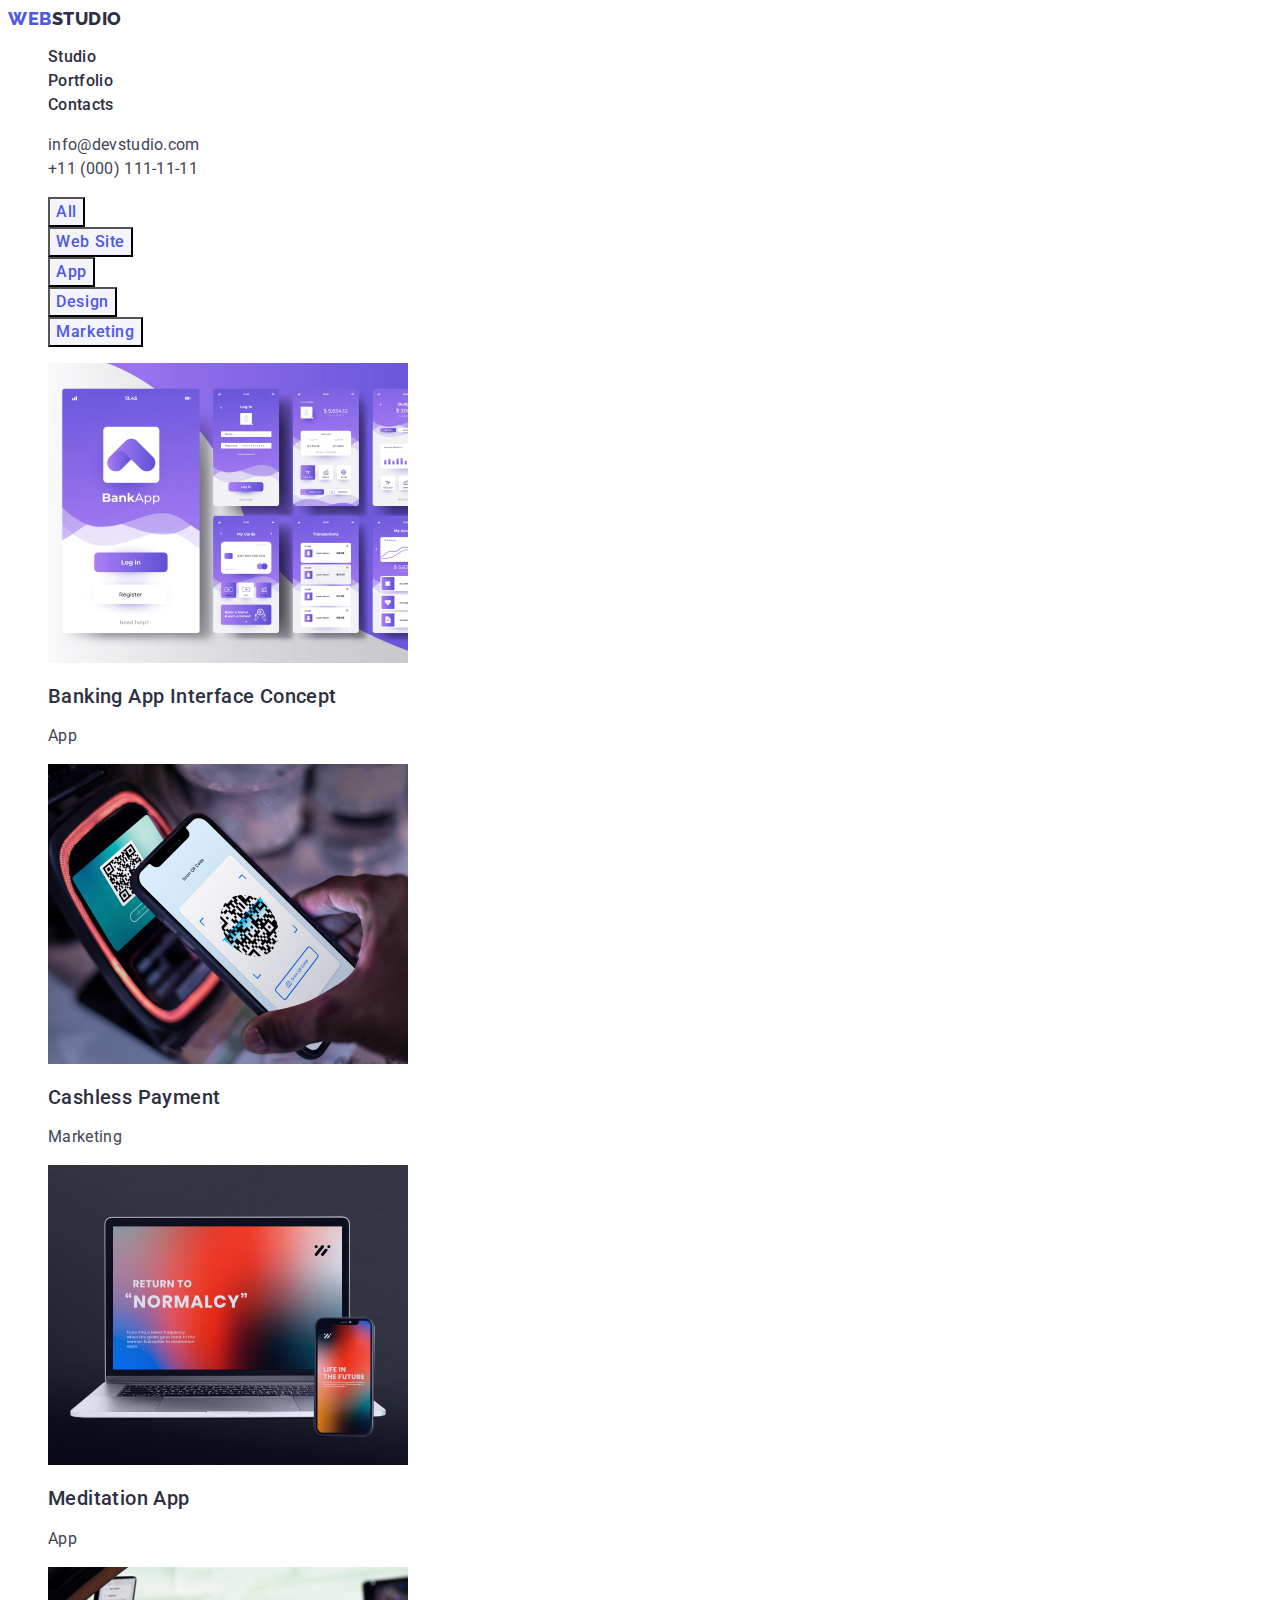
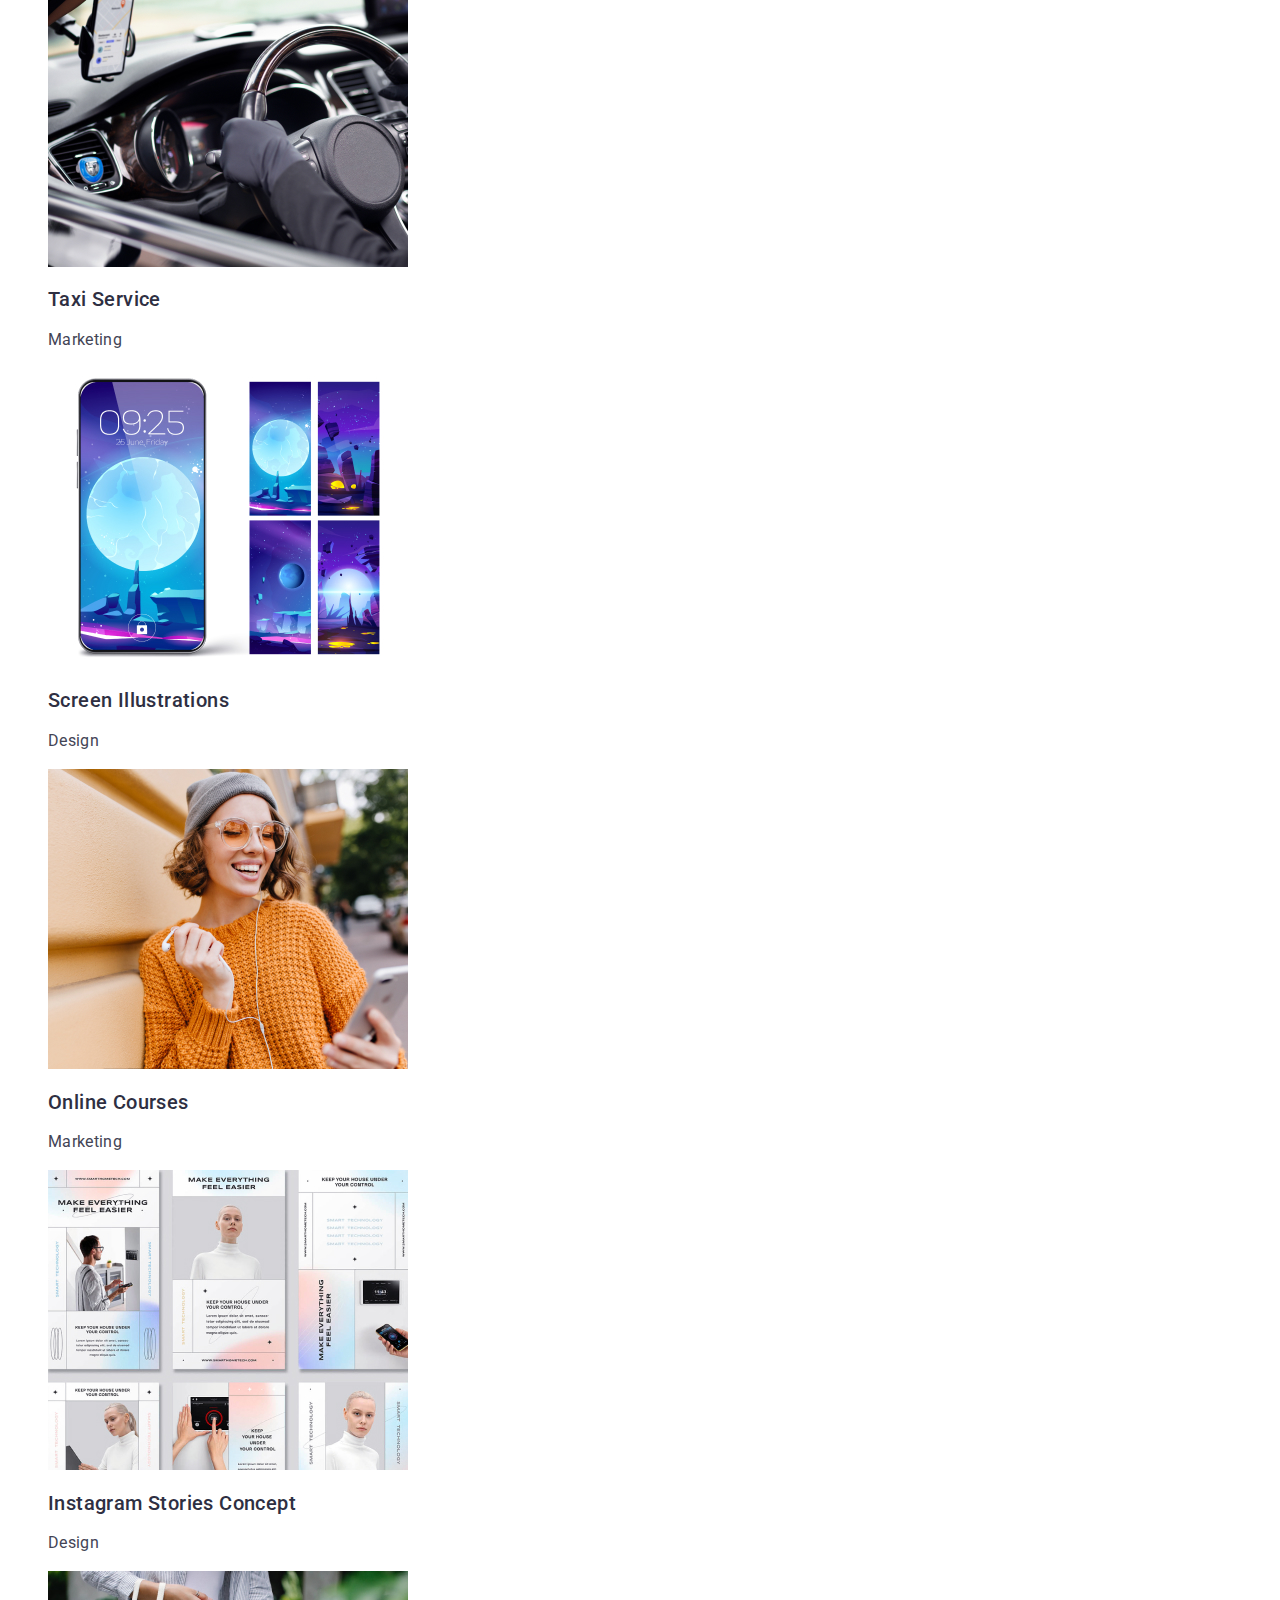
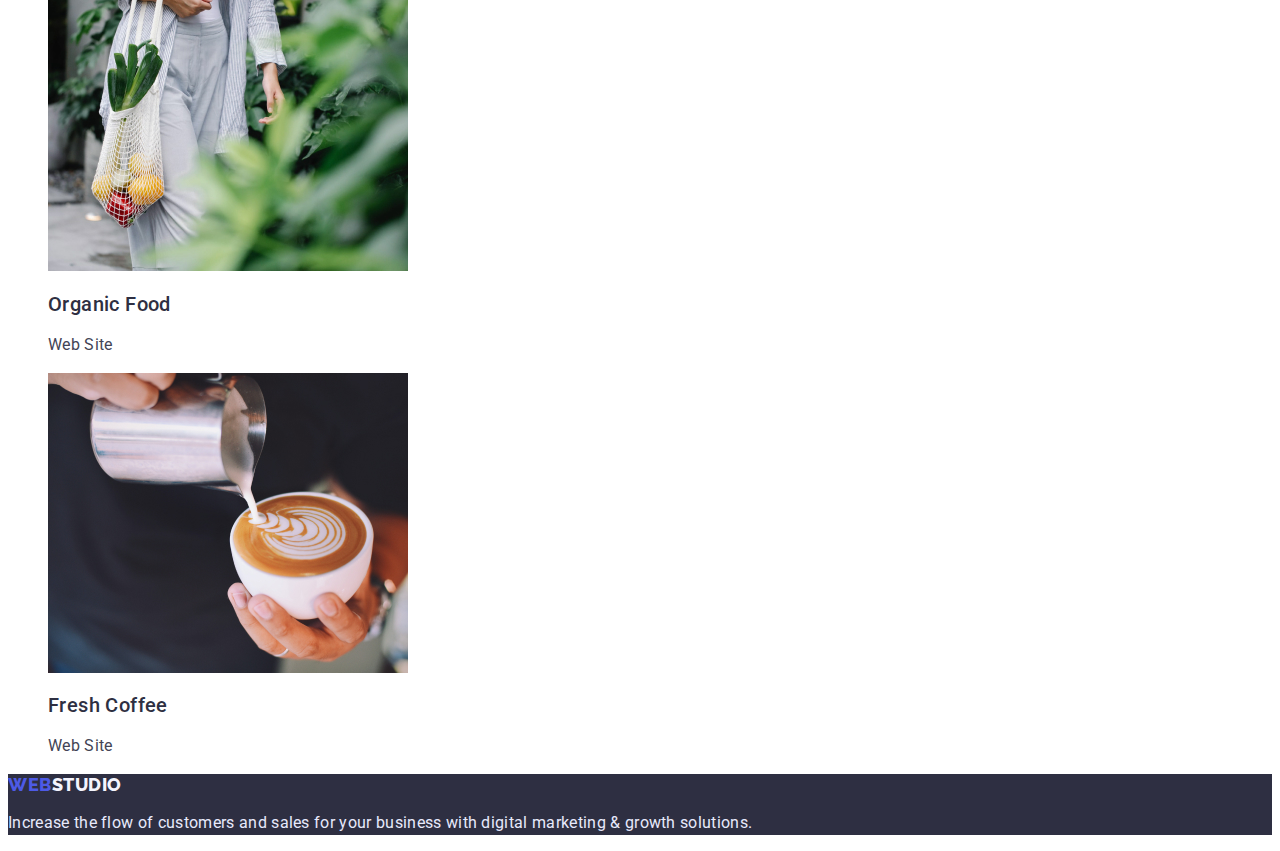
==== portfolio.html @ bab66cb6 "Initial commit" ====
<!DOCTYPE html>
<html lang="en">
  <head>
    <meta charset="UTF-8" />
    <meta http-equiv="X-UA-Compatible" content="IE=edge" />
    <meta name="viewport" content="width=device-width, initial-scale=1.0" />
    <title>Portfolio</title>
    <link rel="preconnect" href="https://fonts.googleapis.com" />
    <link rel="preconnect" href="https://fonts.gstatic.com" crossorigin />
    <link
      href="https://fonts.googleapis.com/css2?family=Raleway:wght@800&family=Roboto:wght@400;500;700;900&display=swap"
      rel="stylesheet"
    />
    <link rel="stylesheet" href="./css/style.css" />
  </head>
  <body>
    <header>
      <nav>
        <!-- logo -->
        <a class="logo-web link" href="./index.html"
          >Web<span class="logo-studio-header">Studio</span></a
        >
        <!-- menu -->
        <ul class="site-nav list">
          <li><a class="site-page link" href="./index.html">Studio</a></li>
          <li>
            <a class="site-page link" href="./portfolio.html">Portfolio</a>
          </li>
          <li><a class="site-page link" href="">Contacts</a></li>
        </ul>
      </nav>
      <!-- contacts -->
      <address class="adress">
        <ul class="adress contacts-nav list">
          <li>
            <a class="adress contacts-link" href="mailto:info@devstudio.com"
              >info@devstudio.com</a
            >
          </li>
          <li>
            <a class="adress contacts-link" href="tel:+110001111111"
              >+11 (000) 111-11-11</a
            >
          </li>
        </ul>
      </address>
    </header>

    <!-- main contetr -->
    <main>
      <section>
        <h1 hidden>Portfolio</h1>

        <!-- buttons -->
        <ul class="portfolio-buttons list">
          <li><button class="buttons-item" type="button">All</button></li>
          <li><button class="buttons-item" type="button">Web Site</button></li>
          <li><button class="buttons-item" type="button">App</button></li>
          <li><button class="buttons-item" type="button">Design</button></li>
          <li><button class="buttons-item" type="button">Marketing</button></li>
        </ul>

        <!-- portfolio -->
        <ul class="potfolio-title list">
          <li>
            <a href="" class="link">
              <img
                src="./images/portfolio/bankapp.jpg"
                alt="Banking App"
                width="360"
              />
              <h2 class="project-name">Banking App Interface Concept</h2>
              <p class="project-paragrapher">App</p>
            </a>
          </li>
          <li>
            <a href="" class="link">
              <img
                src="./images/portfolio/payment.jpg"
                alt="Cashless Payment"
                width="360"
              />
              <h2 class="project-name">Cashless Payment</h2>
              <p class="project-paragrapher">Marketing</p>
            </a>
          </li>
          <li>
            <a href="" class="link">
              <img
                src="./images/portfolio/meditaion.jpg"
                alt="Meditaion App"
                width="360"
              />
              <h2 class="project-name">Meditation App</h2>
              <p class="project-paragrapher">App</p>
            </a>
          </li>
          <li>
            <a href="" class="link">
              <img
                src="./images/portfolio/taxi.jpg"
                alt="Taxi Service"
                width="360"
              />
              <h2 class="project-name">Taxi Service</h2>
              <p class="project-paragrapher">Marketing</p>
            </a>
          </li>
          <li>
            <a href="" class="link">
              <img
                src="./images/portfolio/screen.jpg"
                alt="Screen Illustrations"
                width="360"
              />
              <h2 class="project-name">Screen Illustrations</h2>
              <p class="project-paragrapher">Design</p>
            </a>
          </li>
          <li>
            <a href="" class="link">
              <img
                src="./images/portfolio/courses.jpg"
                alt="Online Courses"
                width="360"
              />
              <h2 class="project-name">Online Courses</h2>
              <p class="project-paragrapher">Marketing</p>
            </a>
          </li>
          <li>
            <a href="" class="link">
              <img
                src="./images/portfolio/instagram.jpg"
                alt="Instagram Stories Concept"
                width="360"
              />
              <h2 class="project-name">Instagram Stories Concept</h2>
              <p class="project-paragrapher">Design</p>
            </a>
          </li>
          <li>
            <a href="" class="link">
              <img
                src="./images/portfolio/organicfood.jpg"
                alt="Website for Organic Food "
                width="360"
              />
              <h2 class="project-name">Organic Food</h2>
              <p class="project-paragrapher">Web Site</p>
            </a>
          </li>
          <li>
            <a href="" class="link">
              <img
                src="./images/portfolio/coffee.jpg"
                alt="Website for Fresh Coffee"
                width="360"
              />
              <h2 class="project-name">Fresh Coffee</h2>
              <p class="project-paragrapher">Web Site</p>
            </a>
          </li>
        </ul>
      </section>
    </main>

    <!-- footer -->
    <footer class="footer">
      <a class="logo-web link" href="./index.html">
        Web<span class="logo-studio-footer">Studio</span>
      </a>
      <p class="footer-paragraph">
        Increase the flow of customers and sales for your business with digital
        marketing & growth solutions.
      </p>
    </footer>
  </body>
</html>
---- css/style.css ----
:root{
    --primary-text-color: #434455;
    --secondary-color: #2e2f42;
    --primary-brend-color: #4D5AE5;
    --success-messages-color:#31D0AA;
    --helper-text-color:#8E8F99;
    --accent-color:#E7E9FC;
    --light-mode-backgrounds-color:#F4F4FD;
    --white-color: #FFFFFF;
    --background-color:#FFFFFF;
}


body{
    background: var(--background-color);
    color: var(--primary-text-color);
    font-family: "Roboto", sans-serif;
    letter-spacing: 0.02em;
}
/* убираем маркеровку со списков */
.list{
    list-style: none;
}


/* HEADER */
/* логотип */
.logo-web{
    color: var(--primary-brend-color);
    font-family: "Raleway", sans-serif;
    font-size: 18px;
    line-height: 1.17;
    letter-spacing: 0.03em;
    text-decoration: none;
    text-transform: uppercase;
    font-weight: 800;
}
.logo-studio-header{
    color: var(--secondary-color);
    font-family: Raleway, sans-serif;
}
.logo-studio-footer{
    color: var(--light-mode-backgrounds-color);
    font-family: Raleway, sans-serif;
}

.link{
text-decoration: none;
}
/* навигация стайта */
.site-page {
    color: var(--secondary-color);
    font-size: 16px;
    line-height: 1.5;
    font-weight: 500;
    letter-spacing: 0.02em;
    text-decoration: none;
}
.site-nav .link:hover,
.site-nav .link:focus{
    color: #404bbf
}

/* .site-nav .link.current
{
    color: var(--primary-brend-color);
} */


/* contacts */
.adress{
    font-style: normal;
}
.contacts-nav .contacts-link{
    color: var(--primary-text-color);
    font-weight: 400;
    font-size: 16px;
    line-height: 1.5;
    text-decoration: none;
}
.contacts-nav .contacts-link:hover,
.contacts-nav .contacts-link:focus{
    color: #404bbf;
}



/* MAIN */
/* 1 order section */
.order{
    background: var(--secondary-color);
   
}
.order-title{
    color: var(--white-color);
    font-weight: 700;
    font-size: 56px;
    line-height: 1.07;
    text-align: center;
    letter-spacing: 0.02em;
}
.button-order{
    background-color: var(--primary-brend-color);
    color: var(--white-color);
    cursor: pointer;
    letter-spacing: 0.04em;;
    font-weight: 500;;
    font-size: 16px;
    line-height: 1.5;
    font-family: inherit;
    box-shadow: 0px 4px 4px rgba(0, 0, 0, 0.15);
        border-radius: 4px;
}
.button-order:hover, .button-order:focus{
    background: #404BBF;
        box-shadow: 0px 1px 6px rgba(46, 47, 66, 0.08), 0px 1px 1px rgba(46, 47, 66, 0.16), 0px 2px 1px rgba(46, 47, 66, 0.08);
    border-radius: 4px;;
}
.button-order:active{
    background-color: #404BBF;
}


/* sections h2  total */
.section-title{
    color: var(--secondary-color);
    font-weight: 500;
    font-size: 36px;
    line-height: 1.11;
    text-align: center;
    text-transform: capitalize;
    letter-spacing: 0.02em
}


/* 2 sect our service */
.our-service .our-service-title{
    color:var(--secondary-color);
    font-weight: 500;
    font-size: 20px;
    line-height: 1.2;
}
.our-service .paragraph{
    color: var(--primary-text-color);
    font-weight: 400;
    font-size: 16px;
    line-height: 1.5;
}


/* 3 sect What are we doing */




/* 4 sect our team */
.section.team{
background-color: var(--light-mode-backgrounds-color);
   }

.our-team .members{
    color: var(--secondary-color);
    font-weight: 500;
    font-size: 20px;
    line-height: 1.2;
    letter-spacing: 0.02em
}
.our-team .our-team-paragraph{
    color: var(--primary-text-color);
    font-weight: 400;
    font-size: 16px;
    line-height: 1.5;
}

/* FOOTER */
.footer{
    background: var(--secondary-color);
}
.footer-paragraph{
    color: var(--accent-color);
    font-weight: 400;
    font-size: 16px;
    line-height: 1.5;
}



/* PORTFOLIO PAGE */
/* main */
/* buttons */

.buttons-item{
    background-color: var(--light-mode-backgrounds-color);
    color: var(--primary-brend-color);
    font-family: inherit;
    cursor: pointer;
    font-weight: 500;
    font-size: 16px;
    line-height: 1.5;
    letter-spacing: 0.04em
}
.buttons-item:active, .buttons-item:hover, .buttons-item:focus{
    background: #404BBF;
    color: var(--white-color);
    
}


/* portfolio links */
.potfolio-link{
    text-decoration: none;
}
.project-name{
    color: var(--secondary-color);
    font-weight: 500;
    font-size: 20px;
    line-height: 1.2;
    letter-spacing: 0.02em
}

.project-paragrapher{
    color: var(--primary-text-color);
    font-weight: 400;
    font-size: 16px;
    line-height: 1.5;
}
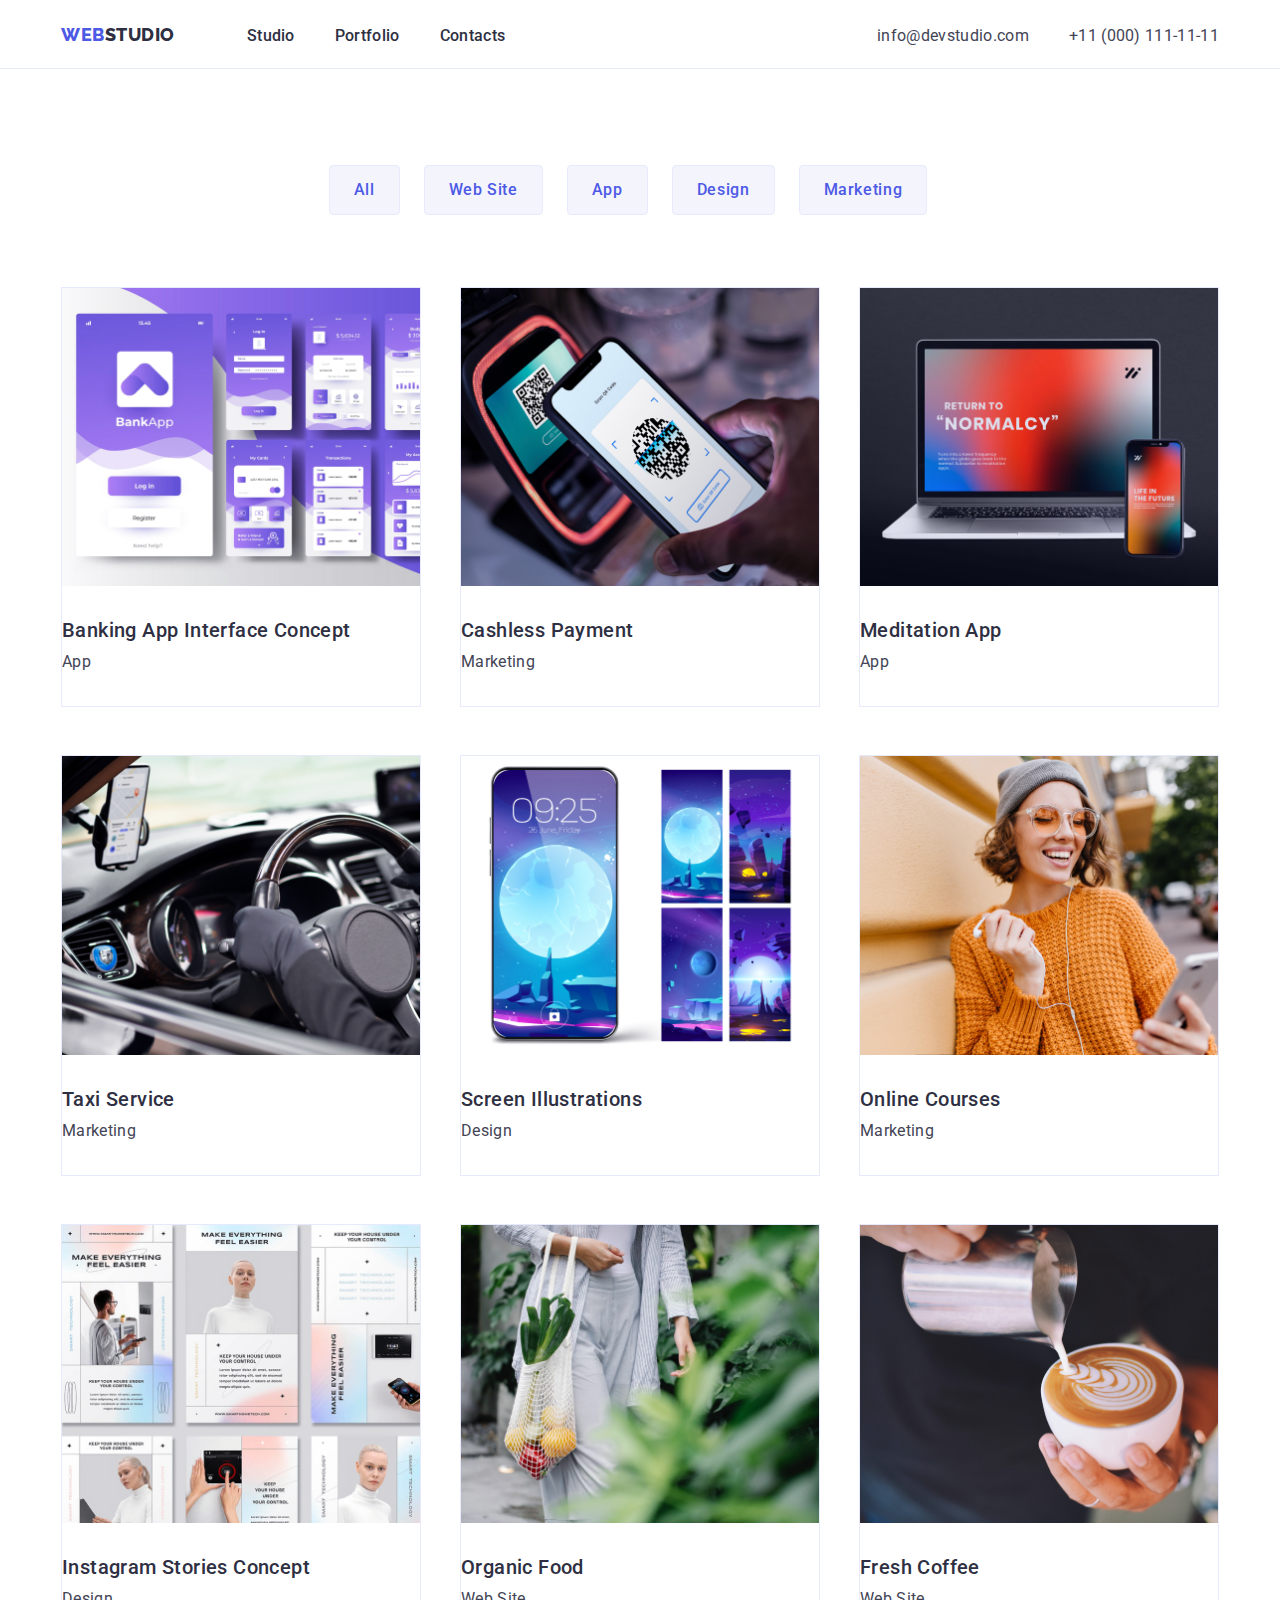
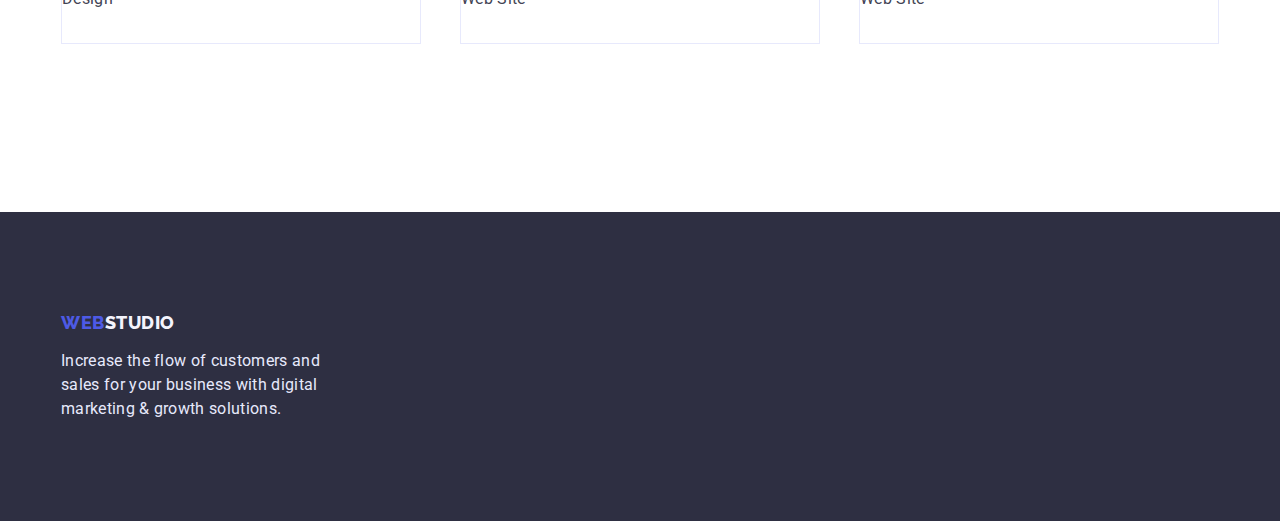
==== commit 3dd01c75: "flexbox-model1" ====
--- a/portfolio.html
+++ b/portfolio.html
@@ -11,169 +11,189 @@
       href="https://fonts.googleapis.com/css2?family=Raleway:wght@800&family=Roboto:wght@400;500;700;900&display=swap"
       rel="stylesheet"
     />
+    <link
+      rel="stylesheet"
+      href="    https://cdnjs.cloudflare.com/ajax/libs/modern-normalize/1.1.0/modern-normalize.min.css
+"
+    />
     <link rel="stylesheet" href="./css/style.css" />
   </head>
   <body>
-    <header>
-      <nav>
-        <!-- logo -->
-        <a class="logo-web link" href="./index.html"
-          >Web<span class="logo-studio-header">Studio</span></a
-        >
-        <!-- menu -->
-        <ul class="site-nav list">
-          <li><a class="site-page link" href="./index.html">Studio</a></li>
-          <li>
-            <a class="site-page link" href="./portfolio.html">Portfolio</a>
-          </li>
-          <li><a class="site-page link" href="">Contacts</a></li>
-        </ul>
-      </nav>
-      <!-- contacts -->
-      <address class="adress">
-        <ul class="adress contacts-nav list">
-          <li>
-            <a class="adress contacts-link" href="mailto:info@devstudio.com"
-              >info@devstudio.com</a
-            >
-          </li>
-          <li>
-            <a class="adress contacts-link" href="tel:+110001111111"
-              >+11 (000) 111-11-11</a
-            >
-          </li>
-        </ul>
-      </address>
+    <header class="header-page">
+      <div class="header container">
+        <nav class="nav-area">
+          <!-- logo -->
+          <a class="logo-web link" href="./index.html"
+            >Web<span class="logo-studio-header">Studio</span></a
+          >
+          <!-- menu -->
+          <ul class="site-nav list">
+            <li class="menu-title">
+              <a class="site-page link" href="./index.html">Studio</a>
+            </li>
+            <li class="menu-title">
+              <a class="site-page link" href="./portfolio.html">Portfolio</a>
+            </li>
+            <li class="menu-title last">
+              <a class="site-page link" href="">Contacts</a>
+            </li>
+          </ul>
+        </nav>
+        <!-- contacts -->
+        <address class="adress">
+          <ul class="contacts-nav list">
+            <li class="menu-title">
+              <a class="contacts-link link" href="mailto:info@devstudio.com"
+                >info@devstudio.com</a
+              >
+            </li>
+            <li class="menu-title last">
+              <a class="contacts-link link" href="tel:+110001111111"
+                >+11 (000) 111-11-11</a
+              >
+            </li>
+          </ul>
+        </address>
+      </div>
     </header>
 
     <!-- main contetr -->
     <main>
-      <section>
-        <h1 hidden>Portfolio</h1>
+      <section class="section portfolio">
+        <div class="container">
+          <h1 hidden>Portfolio</h1>
 
-        <!-- buttons -->
-        <ul class="portfolio-buttons list">
-          <li><button class="buttons-item" type="button">All</button></li>
-          <li><button class="buttons-item" type="button">Web Site</button></li>
-          <li><button class="buttons-item" type="button">App</button></li>
-          <li><button class="buttons-item" type="button">Design</button></li>
-          <li><button class="buttons-item" type="button">Marketing</button></li>
-        </ul>
-
+          <!-- buttons -->
+          <ul class="portfolio-buttons list">
+            <li><button class="buttons-item" type="button">All</button></li>
+            <li>
+              <button class="buttons-item" type="button">Web Site</button>
+            </li>
+            <li><button class="buttons-item" type="button">App</button></li>
+            <li><button class="buttons-item" type="button">Design</button></li>
+            <li>
+              <button class="buttons-item" type="button">Marketing</button>
+            </li>
+          </ul>
+        </div>
         <!-- portfolio -->
-        <ul class="potfolio-title list">
-          <li>
-            <a href="" class="link">
-              <img
-                src="./images/portfolio/bankapp.jpg"
-                alt="Banking App"
-                width="360"
-              />
-              <h2 class="project-name">Banking App Interface Concept</h2>
-              <p class="project-paragrapher">App</p>
-            </a>
-          </li>
-          <li>
-            <a href="" class="link">
-              <img
-                src="./images/portfolio/payment.jpg"
-                alt="Cashless Payment"
-                width="360"
-              />
-              <h2 class="project-name">Cashless Payment</h2>
-              <p class="project-paragrapher">Marketing</p>
-            </a>
-          </li>
-          <li>
-            <a href="" class="link">
-              <img
-                src="./images/portfolio/meditaion.jpg"
-                alt="Meditaion App"
-                width="360"
-              />
-              <h2 class="project-name">Meditation App</h2>
-              <p class="project-paragrapher">App</p>
-            </a>
-          </li>
-          <li>
-            <a href="" class="link">
-              <img
-                src="./images/portfolio/taxi.jpg"
-                alt="Taxi Service"
-                width="360"
-              />
-              <h2 class="project-name">Taxi Service</h2>
-              <p class="project-paragrapher">Marketing</p>
-            </a>
-          </li>
-          <li>
-            <a href="" class="link">
-              <img
-                src="./images/portfolio/screen.jpg"
-                alt="Screen Illustrations"
-                width="360"
-              />
-              <h2 class="project-name">Screen Illustrations</h2>
-              <p class="project-paragrapher">Design</p>
-            </a>
-          </li>
-          <li>
-            <a href="" class="link">
-              <img
-                src="./images/portfolio/courses.jpg"
-                alt="Online Courses"
-                width="360"
-              />
-              <h2 class="project-name">Online Courses</h2>
-              <p class="project-paragrapher">Marketing</p>
-            </a>
-          </li>
-          <li>
-            <a href="" class="link">
-              <img
-                src="./images/portfolio/instagram.jpg"
-                alt="Instagram Stories Concept"
-                width="360"
-              />
-              <h2 class="project-name">Instagram Stories Concept</h2>
-              <p class="project-paragrapher">Design</p>
-            </a>
-          </li>
-          <li>
-            <a href="" class="link">
-              <img
-                src="./images/portfolio/organicfood.jpg"
-                alt="Website for Organic Food "
-                width="360"
-              />
-              <h2 class="project-name">Organic Food</h2>
-              <p class="project-paragrapher">Web Site</p>
-            </a>
-          </li>
-          <li>
-            <a href="" class="link">
-              <img
-                src="./images/portfolio/coffee.jpg"
-                alt="Website for Fresh Coffee"
-                width="360"
-              />
-              <h2 class="project-name">Fresh Coffee</h2>
-              <p class="project-paragrapher">Web Site</p>
-            </a>
-          </li>
-        </ul>
+        <div class="container">
+          <ul class="potfolio-list list">
+            <li class="potfolio-title">
+              <a href="" class="link">
+                <img
+                  src="./images/portfolio/bankapp.jpg"
+                  alt="Banking App"
+                  width="360"
+                />
+                <h2 class="project-name">Banking App Interface Concept</h2>
+                <p class="project-paragrapher">App</p>
+              </a>
+            </li>
+            <li class="potfolio-title">
+              <a href="" class="link">
+                <img
+                  src="./images/portfolio/payment.jpg"
+                  alt="Cashless Payment"
+                  width="360"
+                />
+                <h2 class="project-name">Cashless Payment</h2>
+                <p class="project-paragrapher">Marketing</p>
+              </a>
+            </li>
+            <li class="potfolio-title">
+              <a href="" class="link">
+                <img
+                  src="./images/portfolio/meditaion.jpg"
+                  alt="Meditaion App"
+                  width="360"
+                />
+                <h2 class="project-name">Meditation App</h2>
+                <p class="project-paragrapher">App</p>
+              </a>
+            </li>
+            <li class="potfolio-title">
+              <a href="" class="link">
+                <img
+                  src="./images/portfolio/taxi.jpg"
+                  alt="Taxi Service"
+                  width="360"
+                />
+                <h2 class="project-name">Taxi Service</h2>
+                <p class="project-paragrapher">Marketing</p>
+              </a>
+            </li>
+            <li class="potfolio-title">
+              <a href="" class="link">
+                <img
+                  src="./images/portfolio/screen.jpg"
+                  alt="Screen Illustrations"
+                  width="360"
+                />
+                <h2 class="project-name">Screen Illustrations</h2>
+                <p class="project-paragrapher">Design</p>
+              </a>
+            </li>
+            <li class="potfolio-title">
+              <a href="" class="link">
+                <img
+                  src="./images/portfolio/courses.jpg"
+                  alt="Online Courses"
+                  width="360"
+                />
+                <h2 class="project-name">Online Courses</h2>
+                <p class="project-paragrapher">Marketing</p>
+              </a>
+            </li>
+            <li class="potfolio-title">
+              <a href="" class="link">
+                <img
+                  src="./images/portfolio/instagram.jpg"
+                  alt="Instagram Stories Concept"
+                  width="360"
+                />
+                <h2 class="project-name">Instagram Stories Concept</h2>
+                <p class="project-paragrapher">Design</p>
+              </a>
+            </li>
+            <li class="potfolio-title">
+              <a href="" class="link">
+                <img
+                  src="./images/portfolio/organicfood.jpg"
+                  alt="Website for Organic Food "
+                  width="360"
+                />
+                <h2 class="project-name">Organic Food</h2>
+                <p class="project-paragrapher">Web Site</p>
+              </a>
+            </li>
+            <li class="potfolio-title">
+              <a href="" class="link">
+                <img
+                  src="./images/portfolio/coffee.jpg"
+                  alt="Website for Fresh Coffee"
+                  width="360"
+                />
+                <h2 class="project-name">Fresh Coffee</h2>
+                <p class="project-paragrapher">Web Site</p>
+              </a>
+            </li>
+          </ul>
+        </div>
       </section>
     </main>
 
     <!-- footer -->
     <footer class="footer">
-      <a class="logo-web link" href="./index.html">
-        Web<span class="logo-studio-footer">Studio</span>
-      </a>
-      <p class="footer-paragraph">
-        Increase the flow of customers and sales for your business with digital
-        marketing & growth solutions.
-      </p>
+      <div class="container">
+        <a class="logo-web link" href="./index.html">
+          Web<span class="logo-studio-footer">Studio</span>
+        </a>
+        <p class="footer-paragraph">
+          Increase the flow of customers and sales for your business with
+          digital marketing & growth solutions.
+        </p>
+      </div>
     </footer>
   </body>
 </html>
--- a/css/style.css
+++ b/css/style.css
@@ -21,9 +21,46 @@
 .list{
     list-style: none;
 }
+/* убираем подчеркивание на ссылках */
+.link {
+    text-decoration: none;
+}
+/* задаем контейнер */
+.container{
+    width: 1158px;
+    margin-left: auto;
+    margin-right: auto;
+    /* outline: 2px solid coral; */
+}
+h1,h2,h3,h4,h5,h6,p{
+    margin: 0;
+}
+ul{
+    margin: 0;
+    padding-left: 0;
+}
+button{
+    cursor: pointer;
+}
+img{
+    display: block;
+    padding-bottom: 32px;
+    max-width: 100%;
+    height: auto;
+}
 
 
 /* HEADER */
+.header-page{
+        border-bottom: 1px solid #E7E9FC;
+            padding-top: 24px;
+}
+.header.container{
+    display: flex;
+    flex-wrap: nowrap;
+    justify-content: space-between;
+
+}
 /* логотип */
 .logo-web{
     color: var(--primary-brend-color);
@@ -34,7 +71,10 @@
     text-decoration: none;
     text-transform: uppercase;
     font-weight: 800;
-}
+    margin-bottom: 16px;
+
+}
+/* надпись Studio */
 .logo-studio-header{
     color: var(--secondary-color);
     font-family: Raleway, sans-serif;
@@ -43,11 +83,14 @@
     color: var(--light-mode-backgrounds-color);
     font-family: Raleway, sans-serif;
 }
-
-.link{
-text-decoration: none;
+.site-nav{
+    display: flex;
+    padding-left: 72px;
 }
 /* навигация стайта */
+.nav-area{
+    display: flex;
+}
 .site-page {
     color: var(--secondary-color);
     font-size: 16px;
@@ -61,22 +104,29 @@
     color: #404bbf
 }
 
-/* .site-nav .link.current
-{
-    color: var(--primary-brend-color);
-} */
+.menu-title{
+    margin-right: 40px;
+    padding-bottom: 20px;
+}
+.menu-title.last{
+    margin-right: 0;
+}
 
 
 /* contacts */
 .adress{
     font-style: normal;
 }
+.contacts-nav{
+    display: flex;
+}
 .contacts-nav .contacts-link{
     color: var(--primary-text-color);
     font-weight: 400;
     font-size: 16px;
     line-height: 1.5;
     text-decoration: none;
+    
 }
 .contacts-nav .contacts-link:hover,
 .contacts-nav .contacts-link:focus{
@@ -84,36 +134,48 @@
 }
 
 
-
 /* MAIN */
+.section{
+    padding-top: 120px;
+    padding-bottom: 120px;
+}
 /* 1 order section */
 .order{
     background: var(--secondary-color);
-   
-}
+    text-align: center;
+    padding-top: 188px;
+    padding-bottom: 188px;
+    
+}
+
 .order-title{
     color: var(--white-color);
     font-weight: 700;
     font-size: 56px;
     line-height: 1.07;
+    letter-spacing: 0.02em;
+    width: 496px;
     text-align: center;
-    letter-spacing: 0.02em;
+    margin: 0 auto;
+      
 }
 .button-order{
     background-color: var(--primary-brend-color);
     color: var(--white-color);
-    cursor: pointer;
     letter-spacing: 0.04em;;
     font-weight: 500;;
     font-size: 16px;
     line-height: 1.5;
     font-family: inherit;
     box-shadow: 0px 4px 4px rgba(0, 0, 0, 0.15);
-        border-radius: 4px;
+    border-radius: 4px;
+    padding: 16px 32px;
+    display: inline-block;
+    margin: 48px auto;
 }
 .button-order:hover, .button-order:focus{
     background: #404BBF;
-        box-shadow: 0px 1px 6px rgba(46, 47, 66, 0.08), 0px 1px 1px rgba(46, 47, 66, 0.16), 0px 2px 1px rgba(46, 47, 66, 0.08);
+    box-shadow: 0px 1px 6px rgba(46, 47, 66, 0.08), 0px 1px 1px rgba(46, 47, 66, 0.16), 0px 2px 1px rgba(46, 47, 66, 0.08);
     border-radius: 4px;;
 }
 .button-order:active{
@@ -129,55 +191,103 @@
     line-height: 1.11;
     text-align: center;
     text-transform: capitalize;
-    letter-spacing: 0.02em
+    letter-spacing: 0.02em;
+    padding-bottom: 72px;
 }
 
 
 /* 2 sect our service */
+.section.service{
+    padding-bottom: 0;
+}
+.our-service.list{
+    display: flex;
+   justify-content: space-between;
+}
 .our-service .our-service-title{
     color:var(--secondary-color);
     font-weight: 500;
     font-size: 20px;
     line-height: 1.2;
+    padding-bottom: 8px;
+}
+.service-list{
+    width: 264px;
 }
 .our-service .paragraph{
     color: var(--primary-text-color);
     font-weight: 400;
     font-size: 16px;
     line-height: 1.5;
+    
 }
 
 
 /* 3 sect What are we doing */
 
+.doing.list{
+    display: flex;
+    justify-content: space-between;
+}
+.doing-img{
+    padding-bottom: 0;
+}
 
 
 
 /* 4 sect our team */
 .section.team{
-background-color: var(--light-mode-backgrounds-color);
-   }
+    background-color: var(--light-mode-backgrounds-color);
+}
+.our-team.list{
+    display: flex;
+    flex-wrap: wrap;
+    justify-content: space-between;
+}
 
 .our-team .members{
     color: var(--secondary-color);
     font-weight: 500;
     font-size: 20px;
     line-height: 1.2;
-    letter-spacing: 0.02em
+    letter-spacing: 0.02em;
+    padding-top: 32px;
 }
 .our-team .our-team-paragraph{
     color: var(--primary-text-color);
     font-weight: 400;
     font-size: 16px;
     line-height: 1.5;
+    padding-top: 8px;
+    padding-bottom: 32px;
+}
+
+.photo-team-caption{
+    display: flex;
+    flex-direction: column;
+    justify-content: center;
+    align-items: center;
+    padding: 0px;
+    gap: 8px;
+    background: #FFFFFF;
+    box-shadow: 0px 1px 6px rgba(46, 47, 66, 0.08), 0px 1px 1px rgba(46, 47, 66, 0.16), 0px 2px 1px rgba(46, 47, 66, 0.08);
+    border-radius: 0px 0px 4px 4px;
+}
+
+.team-img{
+    padding-bottom: 0;
 }
 
 /* FOOTER */
 .footer{
+    padding-top: 100px;
     background: var(--secondary-color);
 }
 .footer-paragraph{
     color: var(--accent-color);
+    width: 264px;
+    padding-top: 16px;
+    padding-bottom: 100px;
     font-weight: 400;
     font-size: 16px;
     line-height: 1.5;
@@ -187,17 +297,27 @@
 
 /* PORTFOLIO PAGE */
 /* main */
+
+.section.portfolio{
+    padding-top: 96px;
+}
+
 /* buttons */
-
 .buttons-item{
     background-color: var(--light-mode-backgrounds-color);
     color: var(--primary-brend-color);
     font-family: inherit;
-    cursor: pointer;
-    font-weight: 500;
-    font-size: 16px;
-    line-height: 1.5;
-    letter-spacing: 0.04em
+    font-weight: 500;
+    font-size: 16px;
+    line-height: 1.5;
+    letter-spacing: 0.04em;
+    border: 1px solid #E7E9FC;
+    border-radius: 4px;
+    display: inline-block;
+    padding: 12px 24px;
+    margin-bottom: 72px;
+    margin-right: 24px;
+    text-align: center;
 }
 .buttons-item:active, .buttons-item:hover, .buttons-item:focus{
     background: #404BBF;
@@ -205,11 +325,25 @@
     
 }
 
-
 /* portfolio links */
-.potfolio-link{
-    text-decoration: none;
-}
+.portfolio-buttons.list{
+    display: flex;
+    justify-content: center;
+}
+
+
+.potfolio-title{
+    border: 1px solid #E7E9FC;
+    width: 360px;
+    margin-bottom: 48px;
+}
+
+.potfolio-list{
+    display: flex;
+    flex-wrap: wrap;
+    justify-content: space-between;
+}
+
 .project-name{
     color: var(--secondary-color);
     font-weight: 500;
@@ -223,10 +357,12 @@
     font-weight: 400;
     font-size: 16px;
     line-height: 1.5;
-}
-
-
-
-
-
-
+    padding-top: 8px;
+    padding-bottom: 32px;
+}
+
+
+
+
+
+
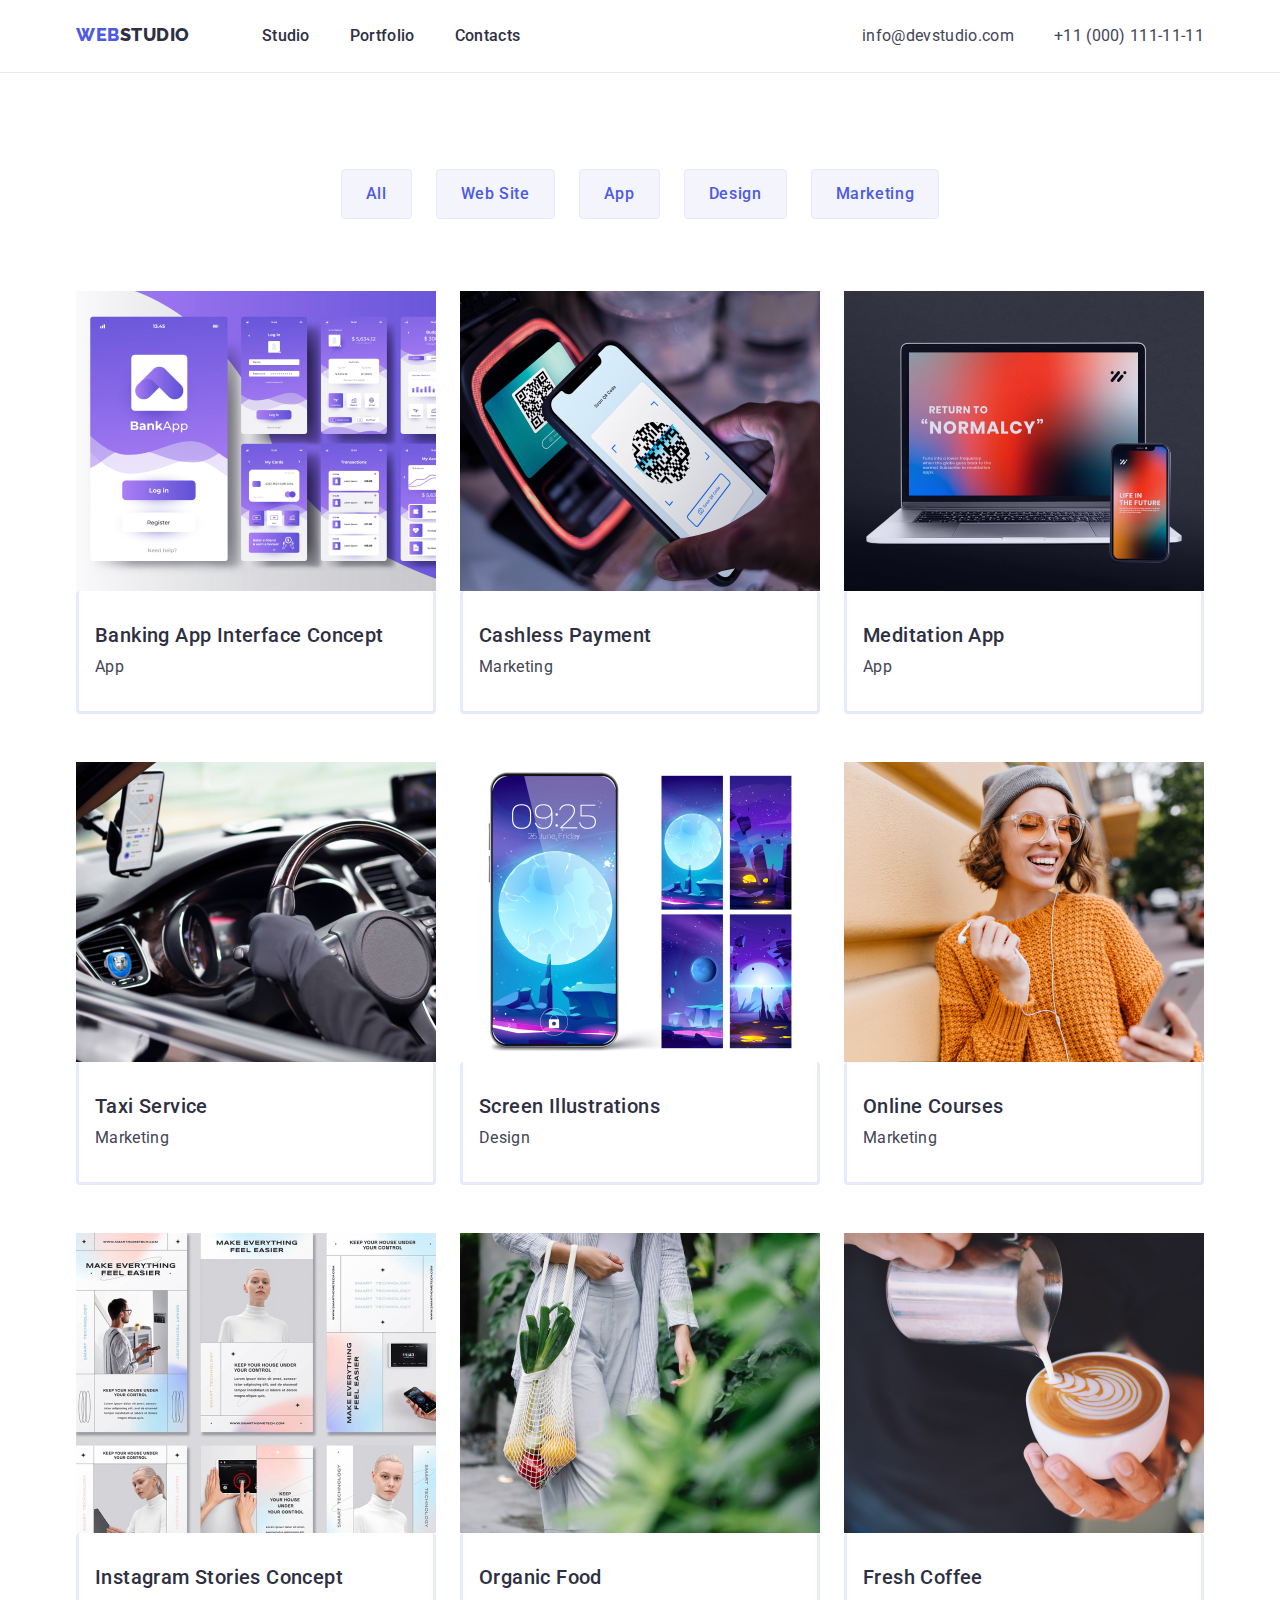
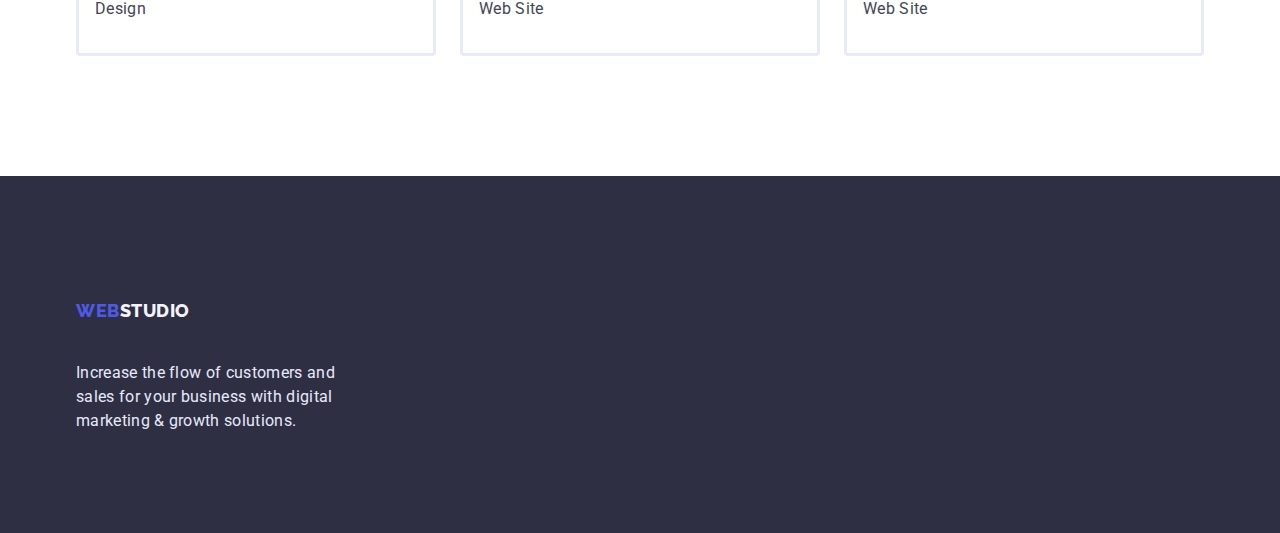
==== commit 5e51d3cb: "flexbox-model2" ====
--- a/portfolio.html
+++ b/portfolio.html
@@ -72,13 +72,13 @@
             <li><button class="buttons-item" type="button">App</button></li>
             <li><button class="buttons-item" type="button">Design</button></li>
             <li>
-              <button class="buttons-item" type="button">Marketing</button>
-            </li>
-          </ul>
-        </div>
-        <!-- portfolio -->
-        <div class="container">
-          <ul class="potfolio-list list">
+              <button class="buttons-item last-btn" type="button">
+                Marketing
+              </button>
+            </li>
+          </ul>
+          <!-- portfolio -->
+          <ul class="portfolio-list list">
             <li class="potfolio-title">
               <a href="" class="link">
                 <img
@@ -86,8 +86,10 @@
                   alt="Banking App"
                   width="360"
                 />
-                <h2 class="project-name">Banking App Interface Concept</h2>
-                <p class="project-paragrapher">App</p>
+                <div class="portfolio-name">
+                  <h2 class="project-name">Banking App Interface Concept</h2>
+                  <p class="project-paragrapher">App</p>
+                </div>
               </a>
             </li>
             <li class="potfolio-title">
@@ -97,8 +99,10 @@
                   alt="Cashless Payment"
                   width="360"
                 />
-                <h2 class="project-name">Cashless Payment</h2>
-                <p class="project-paragrapher">Marketing</p>
+                <div class="portfolio-name">
+                  <h2 class="project-name">Cashless Payment</h2>
+                  <p class="project-paragrapher">Marketing</p>
+                </div>
               </a>
             </li>
             <li class="potfolio-title">
@@ -108,8 +112,10 @@
                   alt="Meditaion App"
                   width="360"
                 />
-                <h2 class="project-name">Meditation App</h2>
-                <p class="project-paragrapher">App</p>
+                <div class="portfolio-name">
+                  <h2 class="project-name">Meditation App</h2>
+                  <p class="project-paragrapher">App</p>
+                </div>
               </a>
             </li>
             <li class="potfolio-title">
@@ -119,8 +125,10 @@
                   alt="Taxi Service"
                   width="360"
                 />
-                <h2 class="project-name">Taxi Service</h2>
-                <p class="project-paragrapher">Marketing</p>
+                <div class="portfolio-name">
+                  <h2 class="project-name">Taxi Service</h2>
+                  <p class="project-paragrapher">Marketing</p>
+                </div>
               </a>
             </li>
             <li class="potfolio-title">
@@ -130,8 +138,10 @@
                   alt="Screen Illustrations"
                   width="360"
                 />
-                <h2 class="project-name">Screen Illustrations</h2>
-                <p class="project-paragrapher">Design</p>
+                <div class="portfolio-name">
+                  <h2 class="project-name">Screen Illustrations</h2>
+                  <p class="project-paragrapher">Design</p>
+                </div>
               </a>
             </li>
             <li class="potfolio-title">
@@ -141,8 +151,10 @@
                   alt="Online Courses"
                   width="360"
                 />
-                <h2 class="project-name">Online Courses</h2>
-                <p class="project-paragrapher">Marketing</p>
+                <div class="portfolio-name">
+                  <h2 class="project-name">Online Courses</h2>
+                  <p class="project-paragrapher">Marketing</p>
+                </div>
               </a>
             </li>
             <li class="potfolio-title">
@@ -152,8 +164,10 @@
                   alt="Instagram Stories Concept"
                   width="360"
                 />
-                <h2 class="project-name">Instagram Stories Concept</h2>
-                <p class="project-paragrapher">Design</p>
+                <div class="portfolio-name">
+                  <h2 class="project-name">Instagram Stories Concept</h2>
+                  <p class="project-paragrapher">Design</p>
+                </div>
               </a>
             </li>
             <li class="potfolio-title">
@@ -163,8 +177,10 @@
                   alt="Website for Organic Food "
                   width="360"
                 />
-                <h2 class="project-name">Organic Food</h2>
-                <p class="project-paragrapher">Web Site</p>
+                <div class="portfolio-name">
+                  <h2 class="project-name">Organic Food</h2>
+                  <p class="project-paragrapher">Web Site</p>
+                </div>
               </a>
             </li>
             <li class="potfolio-title">
@@ -174,8 +190,10 @@
                   alt="Website for Fresh Coffee"
                   width="360"
                 />
-                <h2 class="project-name">Fresh Coffee</h2>
-                <p class="project-paragrapher">Web Site</p>
+                <div class="portfolio-name">
+                  <h2 class="project-name">Fresh Coffee</h2>
+                  <p class="project-paragrapher">Web Site</p>
+                </div>
               </a>
             </li>
           </ul>
@@ -184,8 +202,9 @@
     </main>
 
     <!-- footer -->
-    <footer class="footer">
-      <div class="container">
+ <footer class="footer">
+      <div class="container ">
+        <div class="container-footer">
         <a class="logo-web link" href="./index.html">
           Web<span class="logo-studio-footer">Studio</span>
         </a>
@@ -193,6 +212,7 @@
           Increase the flow of customers and sales for your business with
           digital marketing & growth solutions.
         </p>
+        </div>
       </div>
     </footer>
   </body>
--- a/css/style.css
+++ b/css/style.css
@@ -24,10 +24,13 @@
 /* убираем подчеркивание на ссылках */
 .link {
     text-decoration: none;
+    display: block;
 }
 /* задаем контейнер */
 .container{
     width: 1158px;
+    padding-left: 15px;
+    padding-right: 15px;
     margin-left: auto;
     margin-right: auto;
     /* outline: 2px solid coral; */
@@ -44,7 +47,6 @@
 }
 img{
     display: block;
-    padding-bottom: 32px;
     max-width: 100%;
     height: auto;
 }
@@ -52,12 +54,10 @@
 
 /* HEADER */
 .header-page{
-        border-bottom: 1px solid #E7E9FC;
-            padding-top: 24px;
+    border-bottom: 1px solid #E7E9FC;
 }
 .header.container{
     display: flex;
-    flex-wrap: nowrap;
     justify-content: space-between;
 
 }
@@ -71,8 +71,8 @@
     text-decoration: none;
     text-transform: uppercase;
     font-weight: 800;
-    margin-bottom: 16px;
-
+    padding-top: 24px;
+    padding-bottom: 24px;
 }
 /* надпись Studio */
 .logo-studio-header{
@@ -85,7 +85,7 @@
 }
 .site-nav{
     display: flex;
-    padding-left: 72px;
+    margin-left: 72px;
 }
 /* навигация стайта */
 .nav-area{
@@ -98,6 +98,8 @@
     font-weight: 500;
     letter-spacing: 0.02em;
     text-decoration: none;
+    padding-top: 24px;
+    padding-bottom: 24px;
 }
 .site-nav .link:hover,
 .site-nav .link:focus{
@@ -106,7 +108,6 @@
 
 .menu-title{
     margin-right: 40px;
-    padding-bottom: 20px;
 }
 .menu-title.last{
     margin-right: 0;
@@ -126,7 +127,8 @@
     font-size: 16px;
     line-height: 1.5;
     text-decoration: none;
-    
+    padding-bottom: 24px;
+    padding-top: 24px;
 }
 .contacts-nav .contacts-link:hover,
 .contacts-nav .contacts-link:focus{
@@ -171,7 +173,8 @@
     border-radius: 4px;
     padding: 16px 32px;
     display: inline-block;
-    margin: 48px auto;
+    margin: 48px auto 0;
+    border: none;
 }
 .button-order:hover, .button-order:focus{
     background: #404BBF;
@@ -192,7 +195,7 @@
     text-align: center;
     text-transform: capitalize;
     letter-spacing: 0.02em;
-    padding-bottom: 72px;
+    margin-bottom: 72px;
 }
 
 
@@ -202,18 +205,27 @@
 }
 .our-service.list{
     display: flex;
-   justify-content: space-between;
+   flex-wrap:wrap;
+   margin: 0;
+   padding: 0;
+    margin-left: -24px;
 }
 .our-service .our-service-title{
     color:var(--secondary-color);
     font-weight: 500;
     font-size: 20px;
     line-height: 1.2;
-    padding-bottom: 8px;
+    margin-bottom: 8px;
 }
 .service-list{
-    width: 264px;
-}
+    width: calc((100% / 4) - 24px);
+    margin-left: 24px;
+}
+
+.our-service-text{
+   width:  264px;
+}
+
 .our-service .paragraph{
     color: var(--primary-text-color);
     font-weight: 400;
@@ -227,13 +239,20 @@
 
 .doing.list{
     display: flex;
-    justify-content: space-between;
+    /* justify-content: space-between; */
+    flex-wrap: wrap;
+        margin: 0;
+        padding: 0;
+        margin-right: -24px;
 }
 .doing-img{
-    padding-bottom: 0;
-}
-
-
+    width: calc((100% / 3) - 24px);
+    margin-right: 24px;
+}
+
+.doing-img.last{
+    margin-right: 0;
+}
 
 /* 4 sect our team */
 .section.team{
@@ -242,7 +261,17 @@
 .our-team.list{
     display: flex;
     flex-wrap: wrap;
-    justify-content: space-between;
+    margin: 0;
+    padding: 0;
+    margin-right: -24px;
+}
+.our-team-part{
+    width: calc((100% / 4) - 24px);
+    margin-right: 24px;
+}
+
+.our-team-part.last{
+    margin-right: 0;
 }
 
 .our-team .members{
@@ -251,43 +280,41 @@
     font-size: 20px;
     line-height: 1.2;
     letter-spacing: 0.02em;
-    padding-top: 32px;
 }
 .our-team .our-team-paragraph{
     color: var(--primary-text-color);
     font-weight: 400;
     font-size: 16px;
     line-height: 1.5;
-    padding-top: 8px;
-    padding-bottom: 32px;
+    margin-top: 8px;
+    margin-bottom: 32px;
 }
 
 .photo-team-caption{
-    display: flex;
-    flex-direction: column;
-    justify-content: center;
+    text-align: center;
     align-items: center;
-    padding: 0px;
-    gap: 8px;
     background: #FFFFFF;
     box-shadow: 0px 1px 6px rgba(46, 47, 66, 0.08), 0px 1px 1px rgba(46, 47, 66, 0.16), 0px 2px 1px rgba(46, 47, 66, 0.08);
     border-radius: 0px 0px 4px 4px;
-}
-
-.team-img{
-    padding-bottom: 0;
-}
+    padding-bottom: 32px;
+    padding-top: 32px;
+}
+
+
 
 /* FOOTER */
+.container-footer{
+    width: 264px;
+    padding-top: 100px;
+    padding-bottom: 100px;
+}
+
 .footer{
-    padding-top: 100px;
     background: var(--secondary-color);
 }
 .footer-paragraph{
     color: var(--accent-color);
-    width: 264px;
-    padding-top: 16px;
-    padding-bottom: 100px;
+    margin-top: 16px;
     font-weight: 400;
     font-size: 16px;
     line-height: 1.5;
@@ -311,37 +338,55 @@
     font-size: 16px;
     line-height: 1.5;
     letter-spacing: 0.04em;
+    display: inline-block;
+    padding: 12px 24px;
+    margin-right: 24px;
+    text-align: center;
     border: 1px solid #E7E9FC;
     border-radius: 4px;
-    display: inline-block;
-    padding: 12px 24px;
-    margin-bottom: 72px;
-    margin-right: 24px;
-    text-align: center;
 }
 .buttons-item:active, .buttons-item:hover, .buttons-item:focus{
     background: #404BBF;
     color: var(--white-color);
     
 }
+.buttons-item.last-btn{
+    margin-right: 0;
+}
 
 /* portfolio links */
 .portfolio-buttons.list{
+    margin-bottom: 72px;
     display: flex;
     justify-content: center;
-}
-
-
-.potfolio-title{
-    border: 1px solid #E7E9FC;
+    border: none;
+}
+
+.portfolio-list {
+    display: flex;
+    flex-wrap: wrap;
+    padding: 0;
+    margin: 0;
+    margin-right: -24px;
+    margin-top: -48px;
+}
+
+ .portfolio-list > .potfolio-title{
+    /* outline: 1px solid red; */
+    width: calc((100% / 3) - 24px);
+    margin-right: 24px;
+    margin-top: 48px; 
+}
+
+
+.portfolio-name{
     width: 360px;
-    margin-bottom: 48px;
-}
-
-.potfolio-list{
-    display: flex;
-    flex-wrap: wrap;
-    justify-content: space-between;
+    border: solid #E7E9FC;
+    border-top: none;
+    border-radius: 4px;
+    padding-bottom: 32px;
+    padding-top: 32px;
+    padding-left: 16px;
 }
 
 .project-name{
@@ -349,20 +394,20 @@
     font-weight: 500;
     font-size: 20px;
     line-height: 1.2;
-    letter-spacing: 0.02em
-}
+    letter-spacing: 0.02em;
+}
+
 
 .project-paragrapher{
     color: var(--primary-text-color);
     font-weight: 400;
     font-size: 16px;
     line-height: 1.5;
-    padding-top: 8px;
-    padding-bottom: 32px;
-}
-
-
-
-
-
-
+    margin-top: 8px;
+}
+
+
+
+
+
+
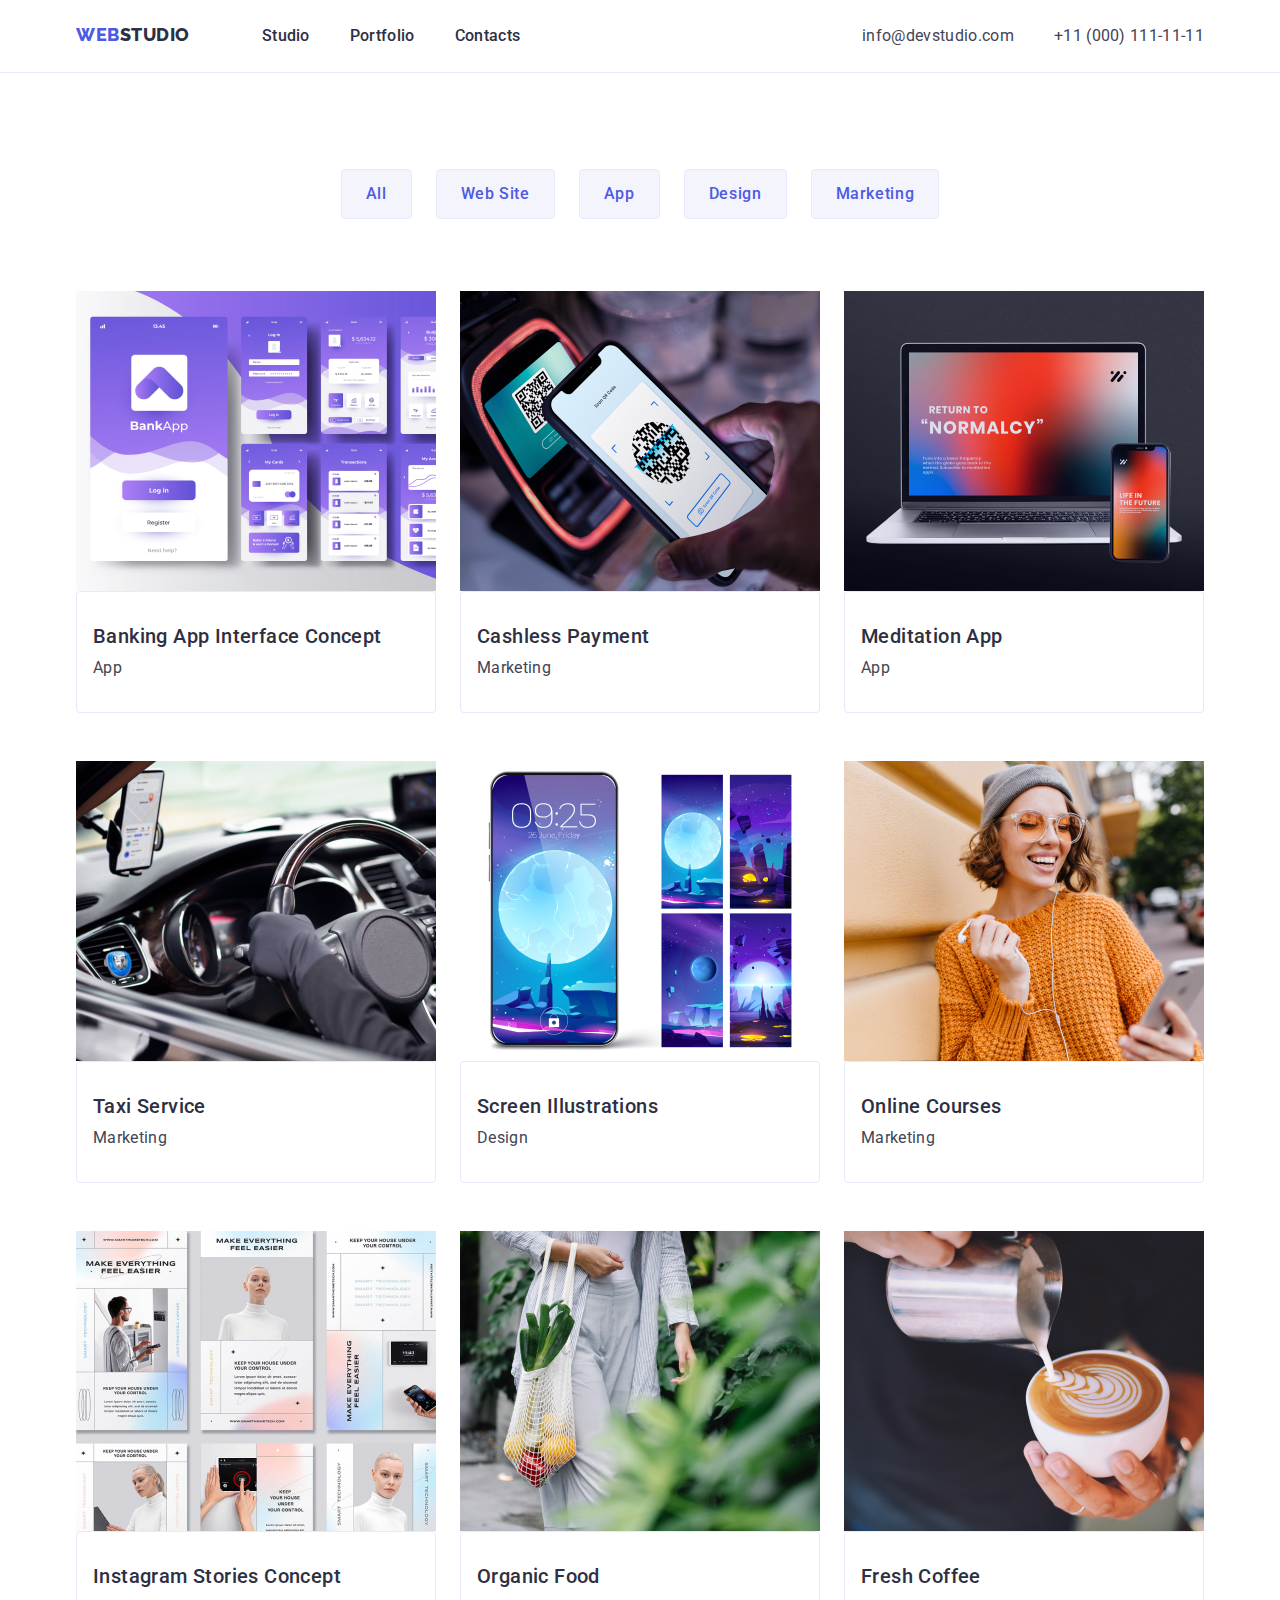
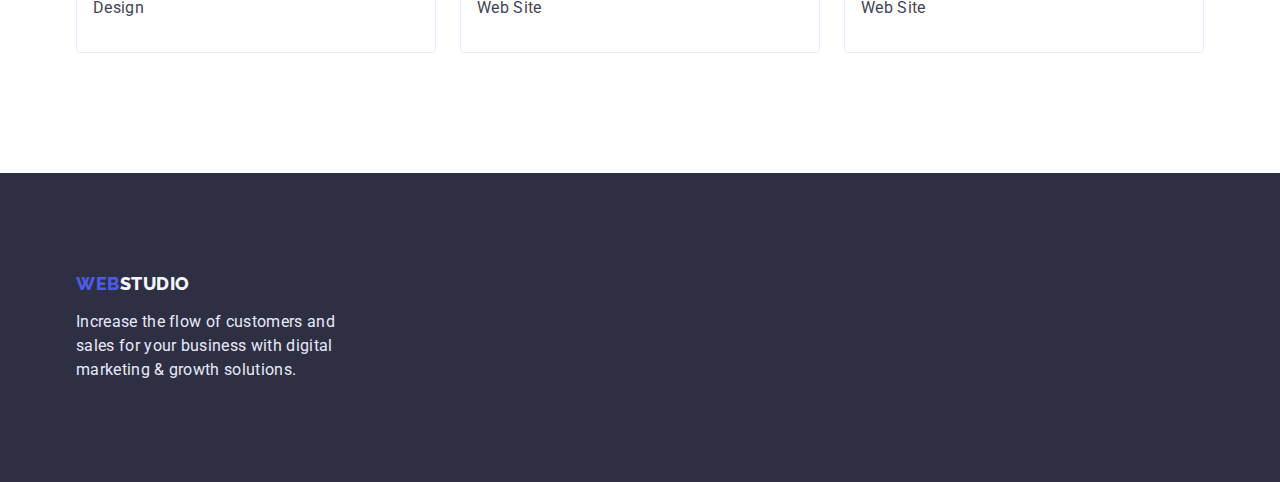
==== commit 2629f7ff: "flexbox-model4" ====
--- a/portfolio.html
+++ b/portfolio.html
@@ -205,7 +205,7 @@
  <footer class="footer">
       <div class="container ">
         <div class="container-footer">
-        <a class="logo-web link" href="./index.html">
+        <a class="logo-web footer-logo link" href="./index.html">
           Web<span class="logo-studio-footer">Studio</span>
         </a>
         <p class="footer-paragraph">
--- a/css/style.css
+++ b/css/style.css
@@ -239,32 +239,31 @@
 
 .doing.list{
     display: flex;
-    /* justify-content: space-between; */
-    flex-wrap: wrap;
-        margin: 0;
-        padding: 0;
-        margin-right: -24px;
-}
-.doing-img{
-    width: calc((100% / 3) - 24px);
-    margin-right: 24px;
-}
-
-.doing-img.last{
-    margin-right: 0;
-}
-
-/* 4 sect our team */
-.section.team{
-    background-color: var(--light-mode-backgrounds-color);
-}
-.our-team.list{
-    display: flex;
     flex-wrap: wrap;
     margin: 0;
     padding: 0;
     margin-right: -24px;
 }
+.doing-img{
+    width: calc((100% / 3) - 24px);
+    margin-right: 24px;
+}
+
+.doing-img.last{
+    margin-right: 0;
+}
+
+/* 4 sect our team */
+.section.team{
+    background-color: var(--light-mode-backgrounds-color);
+}
+.our-team.list{
+    display: flex;
+    flex-wrap: wrap;
+    margin: 0;
+    padding: 0;
+    margin-right: -24px;
+}
 .our-team-part{
     width: calc((100% / 4) - 24px);
     margin-right: 24px;
@@ -287,7 +286,6 @@
     font-size: 16px;
     line-height: 1.5;
     margin-top: 8px;
-    margin-bottom: 32px;
 }
 
 .photo-team-caption{
@@ -304,13 +302,13 @@
 
 /* FOOTER */
 .container-footer{
-    width: 264px;
+    width: 264px;   
+}
+
+.footer{
+    background: var(--secondary-color);
     padding-top: 100px;
     padding-bottom: 100px;
-}
-
-.footer{
-    background: var(--secondary-color);
 }
 .footer-paragraph{
     color: var(--accent-color);
@@ -318,6 +316,10 @@
     font-weight: 400;
     font-size: 16px;
     line-height: 1.5;
+}
+.logo-web.footer-logo{
+    padding-top: 0;
+    padding-bottom: 0;
 }
 
 
@@ -362,7 +364,7 @@
     border: none;
 }
 
-.portfolio-list {
+.portfolio-list.list {
     display: flex;
     flex-wrap: wrap;
     padding: 0;
@@ -377,6 +379,7 @@
     margin-right: 24px;
     margin-top: 48px; 
 }
+
 
 
 .portfolio-name{
@@ -387,6 +390,7 @@
     padding-bottom: 32px;
     padding-top: 32px;
     padding-left: 16px;
+    border: 1px solid #E7E9FC
 }
 
 .project-name{
